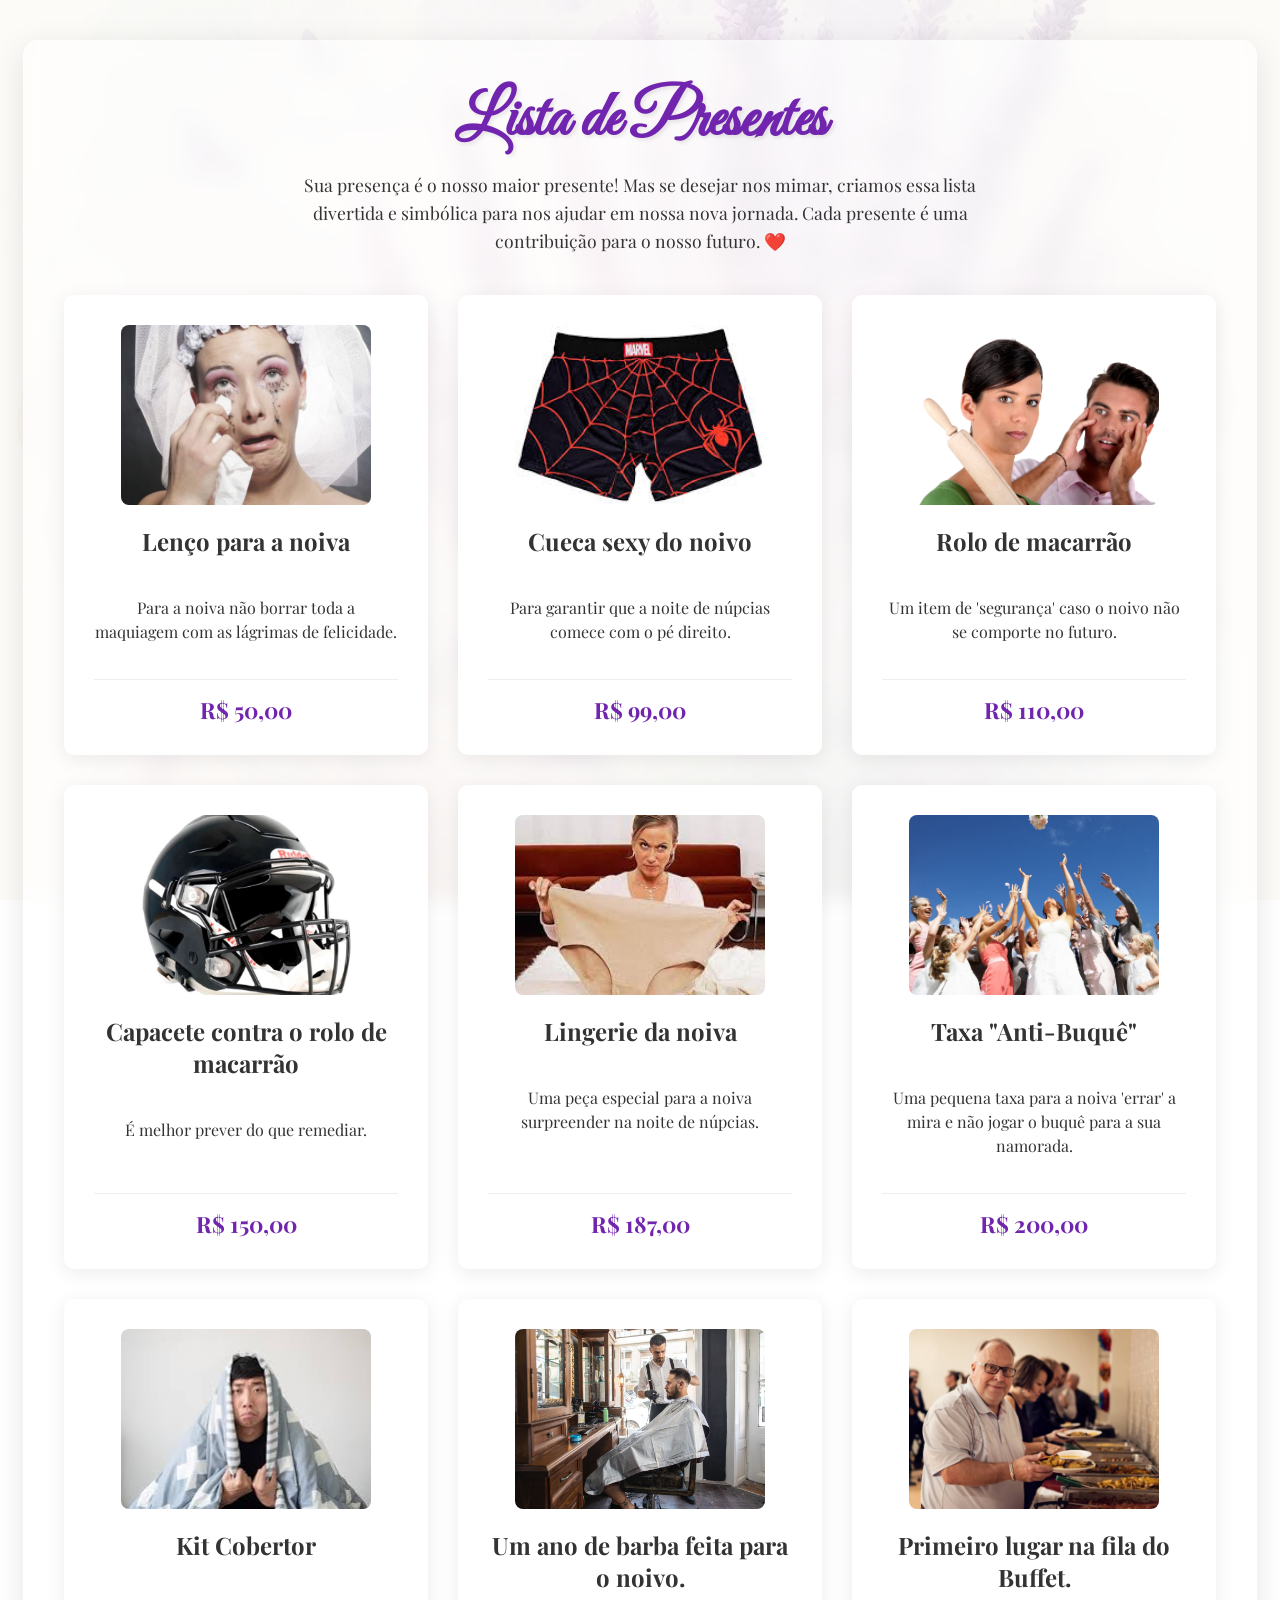
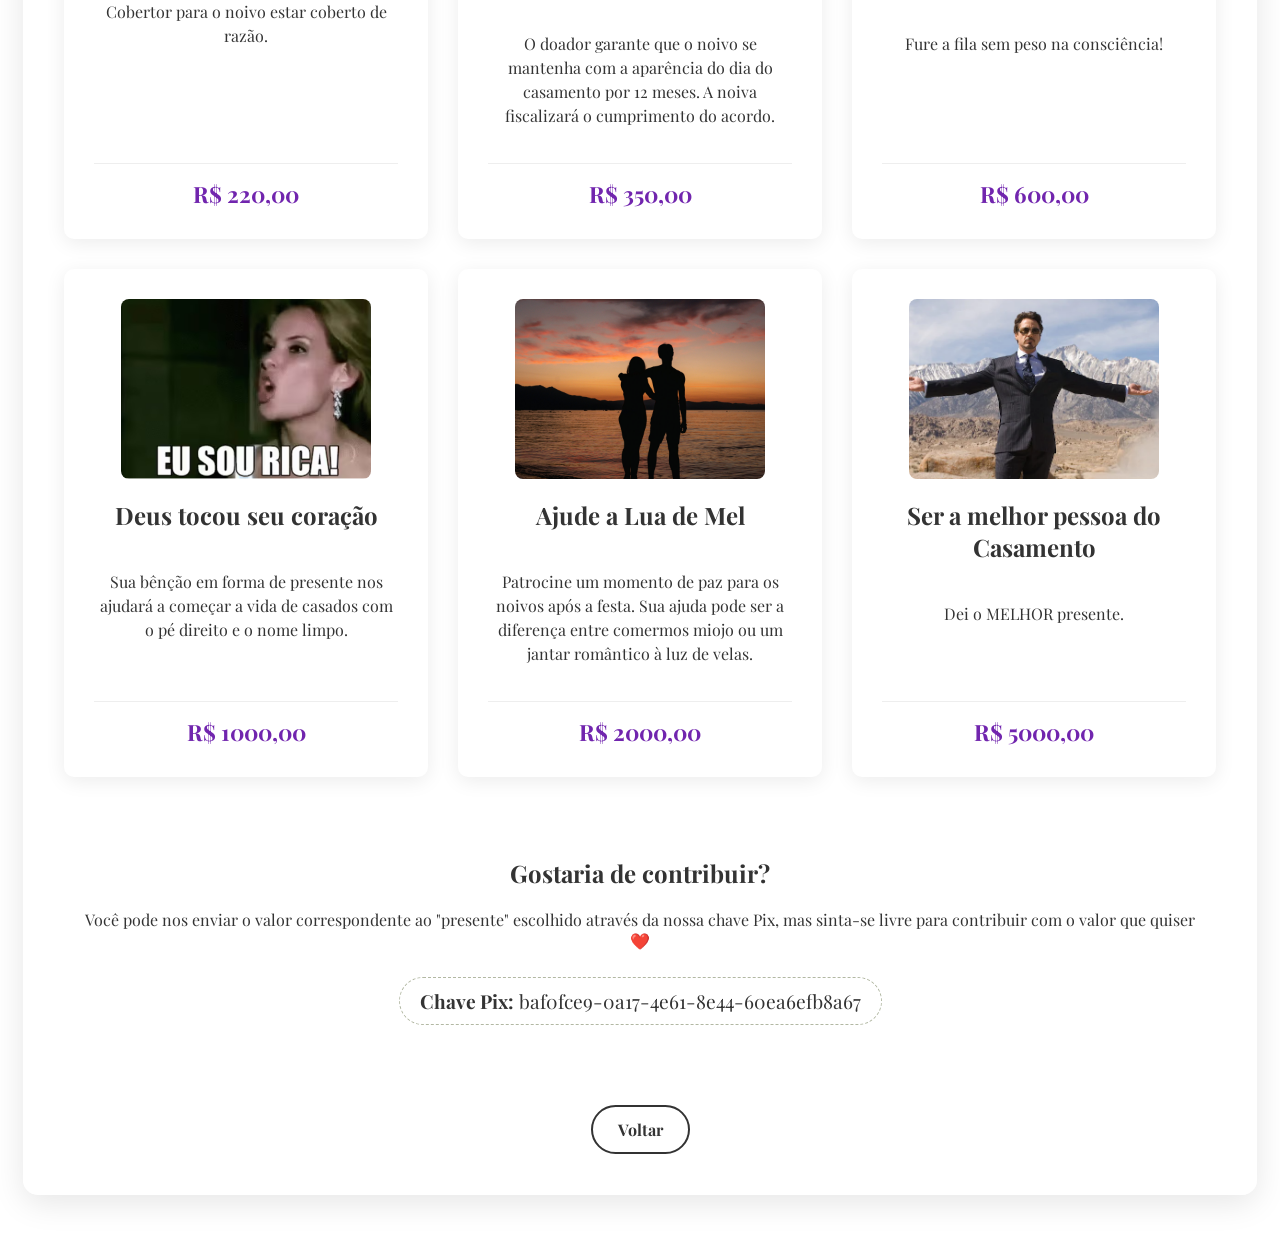
==== presentes.html @ 176e8493 "initial" ====
<!DOCTYPE html>
<html lang="pt-BR">
<head>
    <meta charset="UTF-8">
    <meta name="viewport" content="width=device-width, initial-scale=1.0">
    <title>Sugestão de Presentes - Júlia e Thiago</title>
    <link rel="stylesheet" href="styles.css">
    <link rel="preconnect" href="https://fonts.googleapis.com">
    <link rel="preconnect" href="https://fonts.gstatic.com" crossorigin>
    <link href="https://fonts.googleapis.com/css2?family=Great+Vibes&family=Playfair+Display:wght@400;700&display=swap" rel="stylesheet">
</head>
<body>
    <div class="overlay"></div>
    <div class="container-presentes">
        <header class="presentes-header">
            <h1>Lista de Presentes</h1>
            <p>Sua presença é o nosso maior presente! Mas se desejar nos mimar, criamos essa lista divertida e simbólica para nos ajudar em nossa nova jornada. Cada presente é uma contribuição para o nosso futuro. ❤️</p>
        </header>

        <div class="cards-container">
            <div class="card">
                <img src="imagens/noivachorando.jpg" alt="Noiva Chorando">
                <h3>Lenço para a noiva</h3>
                <p>Para a noiva não borrar toda a maquiagem com as lágrimas de felicidade.</p>
                <div class="valor">R$ 50,00</div>
            </div>
            <div class="card">
                <img src="imagens/cueca.jpeg" alt="Cueca Sexy">
                <h3>Cueca sexy do noivo</h3>
                <p>Para garantir que a noite de núpcias comece com o pé direito. </p>
                <div class="valor">R$ 99,00</div>
            </div>
            <div class="card">
                <img src="imagens/macarrao.png" alt="Rolo de Macarrão">
                <h3>Rolo de macarrão</h3>
                <p>Um item de 'segurança' caso o noivo não se comporte no futuro.</p>
                <div class="valor">R$ 110,00</div>
            </div>
            <div class="card">
                <img src="imagens/capacete.jpg" alt="Rolo de Macarrão">
                <h3>Capacete contra o rolo de macarrão</h3>
                <p>É melhor prever do que remediar.</p>
                <div class="valor">R$ 150,00</div>
            </div>
            <div class="card">
                <img src="imagens/calcinha.jpeg" alt="Lingerie">
                <h3>Lingerie da noiva</h3>
                <p>Uma peça especial para a noiva surpreender na noite de núpcias.</p>
                <div class="valor">R$ 187,00</div>
            </div>
             <div class="card">
                <img src="imagens/jogandobuque.jpg" alt="Buquê">
                <h3>Taxa "Anti-Buquê"</h3>
                <p>Uma pequena taxa para a noiva 'errar' a mira e não jogar o buquê para a sua namorada.</p>
                <div class="valor">R$ 200,00</div>
            </div>
            <div class="card">
                <img src="imagens/cobertor.jpeg" alt="Buquê">
                <h3>Kit Cobertor</h3>
                <p>Cobertor para o noivo estar coberto de razão.</p>
                <div class="valor">R$ 220,00</div>
            </div>
            <div class="card">
                <img src="imagens/barbeiro.jpg" alt="Buquê">
                <h3>Um ano de barba feita para o noivo.</h3>
                <p>O doador garante que o noivo se mantenha com a aparência do dia do casamento por 12 meses. A noiva fiscalizará o cumprimento do acordo.</p>
                <div class="valor">R$ 350,00</div>
            </div>
            <div class="card">
                <img src="imagens/buffet.jpg" alt="Buquê">
                <h3>Primeiro lugar na fila do Buffet.</h3>
                <p>Fure a fila sem peso na consciência!</p>
                <div class="valor">R$ 600,00</div>
            </div>
             <div class="card">
                <img src="imagens/rica.png" alt="Buquê">
                <h3>Deus tocou seu coração</h3>
                <p>Sua bênção em forma de presente nos ajudará a começar a vida de casados com o pé direito e o nome limpo.</p>
                <div class="valor">R$ 1000,00</div>
            </div>
             <div class="card">
                <img src="imagens/casal.jpeg"Buquê">
                <h3>Ajude a Lua de Mel</h3>
                <p>Patrocine um momento de paz para os noivos após a festa. Sua ajuda pode ser a diferença entre comermos miojo ou um jantar romântico à luz de velas.</p>
                <div class="valor">R$ 2000,00</div>
            </div>
            <div class="card">
                <img src="imagens/cracha.png" alt="Buquê">
                <h3>Ser a melhor pessoa do Casamento</h3>
                <p>Dei o MELHOR presente.</p>
                <div class="valor">R$ 5000,00</div>
            </div>
        </div>

        <div class="pix-info">
            <h2>Gostaria de contribuir?</h2>
            <p>Você pode nos enviar o valor correspondente ao "presente" escolhido através da nossa chave Pix, mas sinta-se livre para contribuir com o valor que quiser ❤️</p>
            <div class="chave-pix">
                <strong>Chave Pix:</strong> baf0fce9-0a17-4e61-8e44-60ea6efb8a67
            </div>
        </div>
        
        <a href="index.html" class="botao-voltar">Voltar</a>
    </div>
</body>
</html>
---- styles.css ----
/* --- ESTILOS GERAIS E DA PÁGINA PRINCIPAL --- */

body, html {
    margin: 0;
    padding: 0;
    width: 100%;
    min-height: 100%;
    font-family: 'Playfair Display', serif;
    color: #333333;
}

body {
    background-image: url(imagens/lavandas.jpeg);
    background-size: cover;
    background-position: center;
    background-attachment: fixed;
}

.overlay {
    position: fixed;
    top: 0;
    left: 0;
    width: 100%;
    height: 100%;
    background-color: rgba(253, 251, 247, 0.85);
    z-index: -1;
}

/* Container da página principal */
.container {
    display: flex;
    flex-direction: column;
    justify-content: center;
    align-items: center;
    text-align: center;
    min-height: 100vh;
    padding: 20px;
    position: relative;
    z-index: 1;
    animation: fadeIn 2s ease-in-out;
}

header h1 {
    font-family: 'Great Vibes', cursive;
    font-size: 6rem;
    color: #7125ae;
    margin: 0;
    text-shadow: 2px 2px 4px rgba(0,0,0,0.1);
}

header p {
    font-size: 1.2rem;
    margin-top: -10px;
    color: #333;
}

.info {
    margin: 40px 0;
}

.info h2 {
    font-size: 2.5rem;
    font-weight: 700;
    margin: 0;
}

.info h3 {
    font-size: 1.8rem;
    font-weight: 400;
    margin: 10px 0 0;
}

.botoes {
    margin-top: 30px;
}

.botao {
    display: inline-block;
    padding: 15px 30px;
    margin: 10px;
    border: 2px solid #7125ae;
    border-radius: 50px;
    text-decoration: none;
    color: #7125ae;
    font-weight: bold;
    transition: all 0.3s ease;
    text-transform: uppercase;
    letter-spacing: 1px;
}

.botao:hover {
    background-color: #c166f1 ;
    color: #fff;
    transform: translateY(-3px);
    box-shadow: 0 4px 15px rgba(58, 42, 59, 0.4);
}

footer {
    margin-top: 40px;
    font-style: italic;
}

@keyframes fadeIn {
    from { opacity: 0; transform: scale(0.95); }
    to { opacity: 1; transform: scale(1); }
}

/* --- ESTILOS DA NOVA PÁGINA DE PRESENTES --- */

.container-presentes {
    width: 90%;
    max-width: 1200px;
    margin: 40px auto;
    padding: 40px;
    background-color: rgba(255, 255, 255, 0.6);
    border-radius: 15px;
    box-shadow: 0 8px 32px 0 rgba(0, 0, 0, 0.1);
    backdrop-filter: blur(10px);
    -webkit-backdrop-filter: blur(10px);
    border: 1px solid rgba(255, 255, 255, 0.18);
    text-align: center;
    animation: fadeIn 1.5s ease-in-out;
}

.presentes-header h1 {
    font-family: 'Great Vibes', cursive;
    font-size: 4rem;
    color: #7125ae;
    margin-bottom: 10px;
}

.presentes-header p {
    font-size: 1.1rem;
    max-width: 700px;
    margin: 0 auto 40px auto;
    line-height: 1.6;
}

.cards-container {
    display: grid;
    grid-template-columns: repeat(auto-fit, minmax(280px, 1fr));
    gap: 30px;
    margin-bottom: 40px;
}

.card {
    background: #ffffff;
    border-radius: 10px;
    padding: 30px;
    box-shadow: 0 4px 20px rgba(0,0,0,0.08);
    transition: transform 0.3s ease, box-shadow 0.3s ease;
    display: flex;
    flex-direction: column;
    align-items: center;
}

.card:hover {
    transform: translateY(-10px);
    box-shadow: 0 8px 30px rgba(0,0,0,0.12);
}

.card img {
    width: 100%;
    max-width: 250px;
    height: 180px;
    object-fit: cover;
    border-radius: 8px;
    margin-bottom: 20px;
    flex-shrink: 0;
}

.card h3 {
    font-size: 1.5rem;
    font-weight: 700;
    color: #333;
    margin-top: 0;
}

.card p {
    font-size: 1rem;
    line-height: 1.5;
    margin: 15px 0;
    flex-grow: 1;
}

.card .valor {
    font-size: 1.4rem;
    font-weight: bold;
    color: #7125ae;
    margin-top: 20px;
    padding-top: 15px;
    border-top: 1px solid #eee;
    width: 100%;
}

.pix-info {
    margin: 40px 0;
    padding: 20px;
    background-color: rgba(255, 255, 255, 0.7);
    border-radius: 10px;
}

.chave-pix {
    margin-top: 10px;
    font-size: 1.2rem;
    background: #fff;
    padding: 10px 20px;
    border-radius: 50px;
    display: inline-block;
    border: 1px dashed #B2B8A3;
}

.botao-voltar {
    display: inline-block;
    padding: 12px 25px;
    margin-top: 20px;
    border: 2px solid #333;
    border-radius: 50px;
    text-decoration: none;
    color: #333;
    font-weight: bold;
    transition: all 0.3s ease;
}

.botao-voltar:hover {
    background-color: #333;
    color: #fff;
}


/* --- AJUSTES PARA CELULAR (RESPONSIVIDADE) --- */
/* A Mágica acontece aqui! */
@media (max-width: 768px) {

    /* --- Página Principal (Mobile) --- */
    .container {
        padding: 15px; /* Menos espaçamento lateral */
    }
    header h1 {
        font-size: 3.5rem; /* Fonte do nome do casal menor */
    }
    header p {
        font-size: 1rem; /* Fonte do subtítulo menor */
    }
    .info {
        margin: 30px 0; /* Menos margem vertical */
    }
    .info h2 {
        font-size: 1.8rem; /* Fonte da data menor */
    }
    .info h3 {
        font-size: 1.3rem; /* Fonte do horário menor */
    }
    .botoes {
        display: flex;
        flex-direction: column;
        align-items: center;
        width: 100%;
    }
    .botao {
        width: 80%;
        padding: 12px 20px; /* Botões ligeiramente menores */
        font-size: 0.9rem;
    }

    /* --- Página de Presentes (Mobile) --- */
    .container-presentes {
        width: auto; /* Deixa o container mais flexível */
        padding: 20px 15px; /* Menos padding */
        margin: 20px 10px; /* Menos margem */
    }
    .presentes-header h1 {
        font-size: 2.8rem; /* Título da página menor */
    }
    .presentes-header p {
        font-size: 0.9rem; /* Texto de introdução menor */
        margin-bottom: 30px;
    }
    .cards-container {
        gap: 20px; /* Espaçamento entre os cards menor */
        /* Para telas um pouco maiores que um celular na vertical, podemos usar 2 colunas */
        grid-template-columns: 1fr;
    }
    .card {
        padding: 20px; /* Padding interno do card menor */
    }
    .card img {
        height: 140px; /* Imagem do card menor */
        margin-bottom: 15px;
    }
    .card h3 {
        font-size: 1.2rem; /* Título do card menor */
    }
    .card p {
        font-size: 0.9rem; /* Descrição do card menor */
    }
    .card .valor {
        font-size: 1.2rem; /* Valor do card menor */
    }
    .chave-pix {
        font-size: 1rem; /* Fonte da chave pix menor */
        padding: 8px 15px;
    }
}

/* Opcional: Para telas muito pequenas, forçamos as fontes a serem ainda menores */
@media (max-width: 360px) {
    header h1 {
        font-size: 3rem;
    }
    .presentes-header h1 {
        font-size: 2.5rem;
    }
    .card h3 {
        font-size: 1.1rem;
    }
}
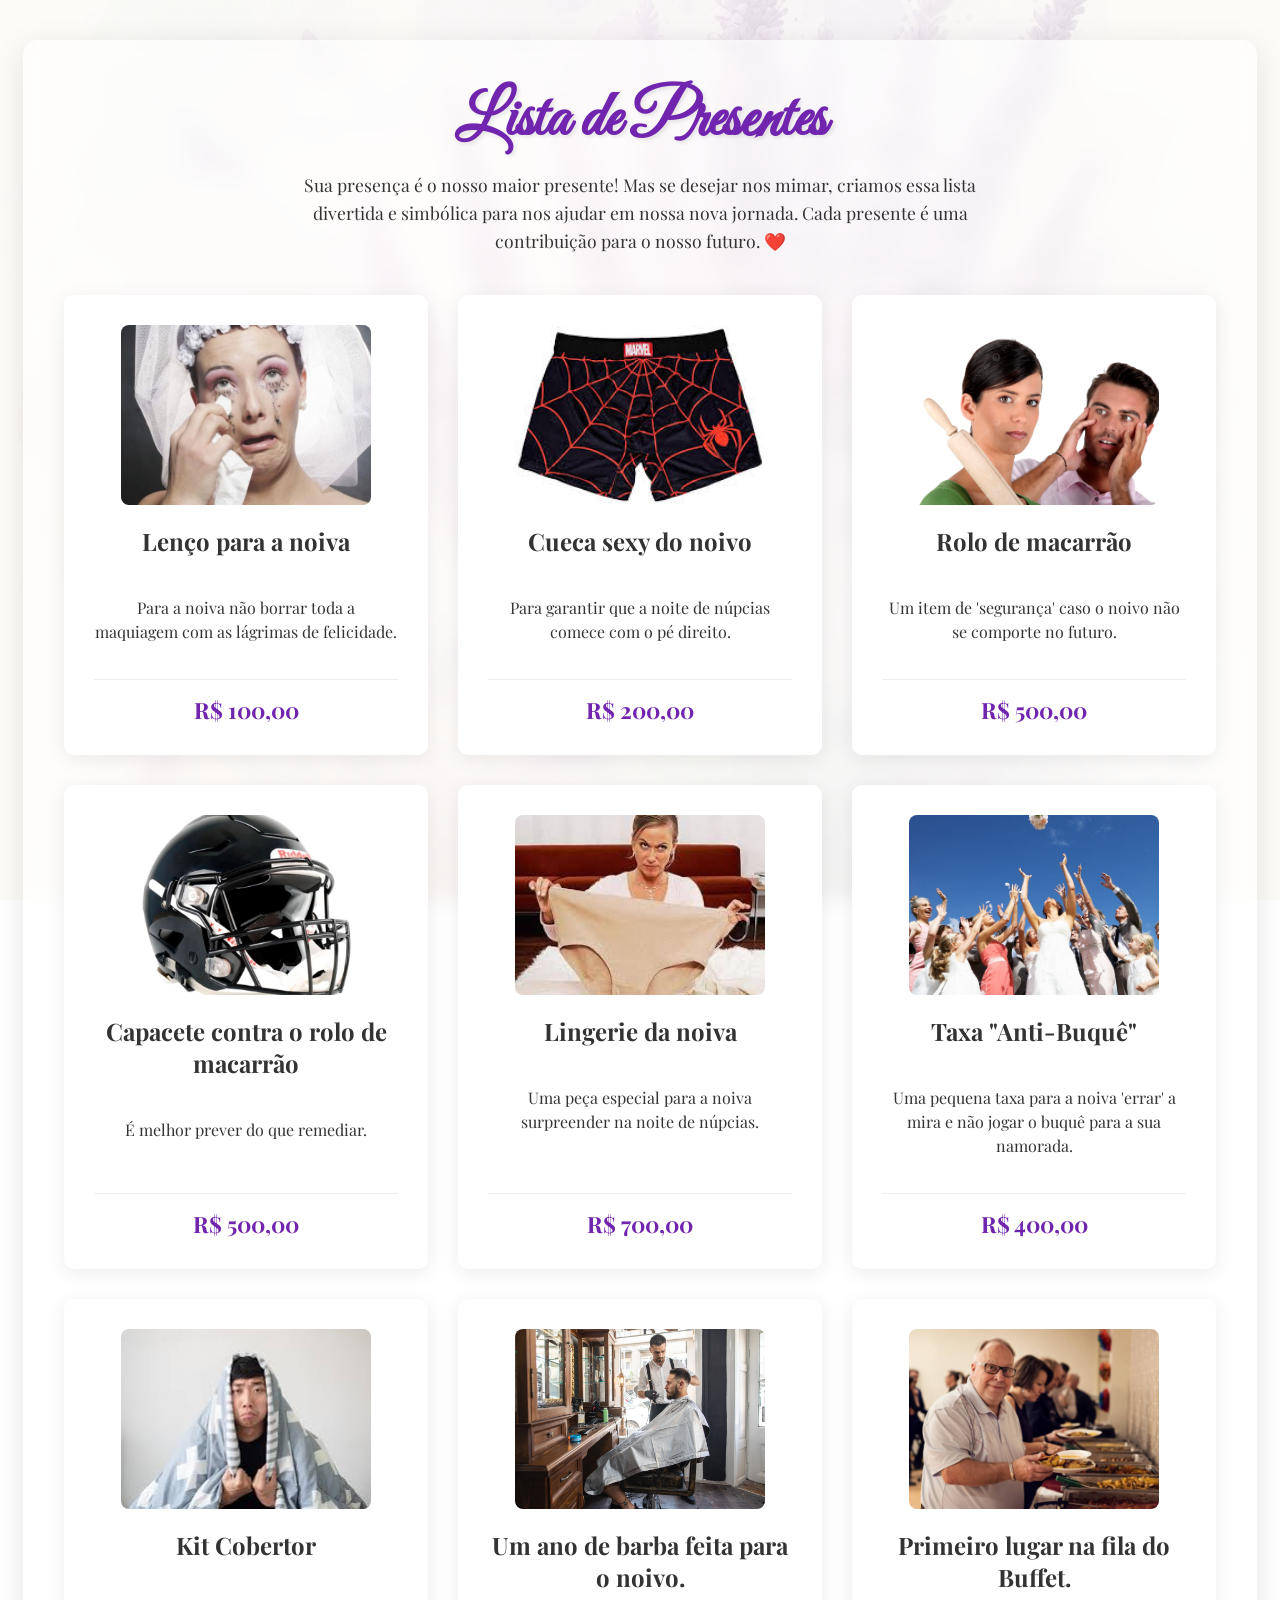
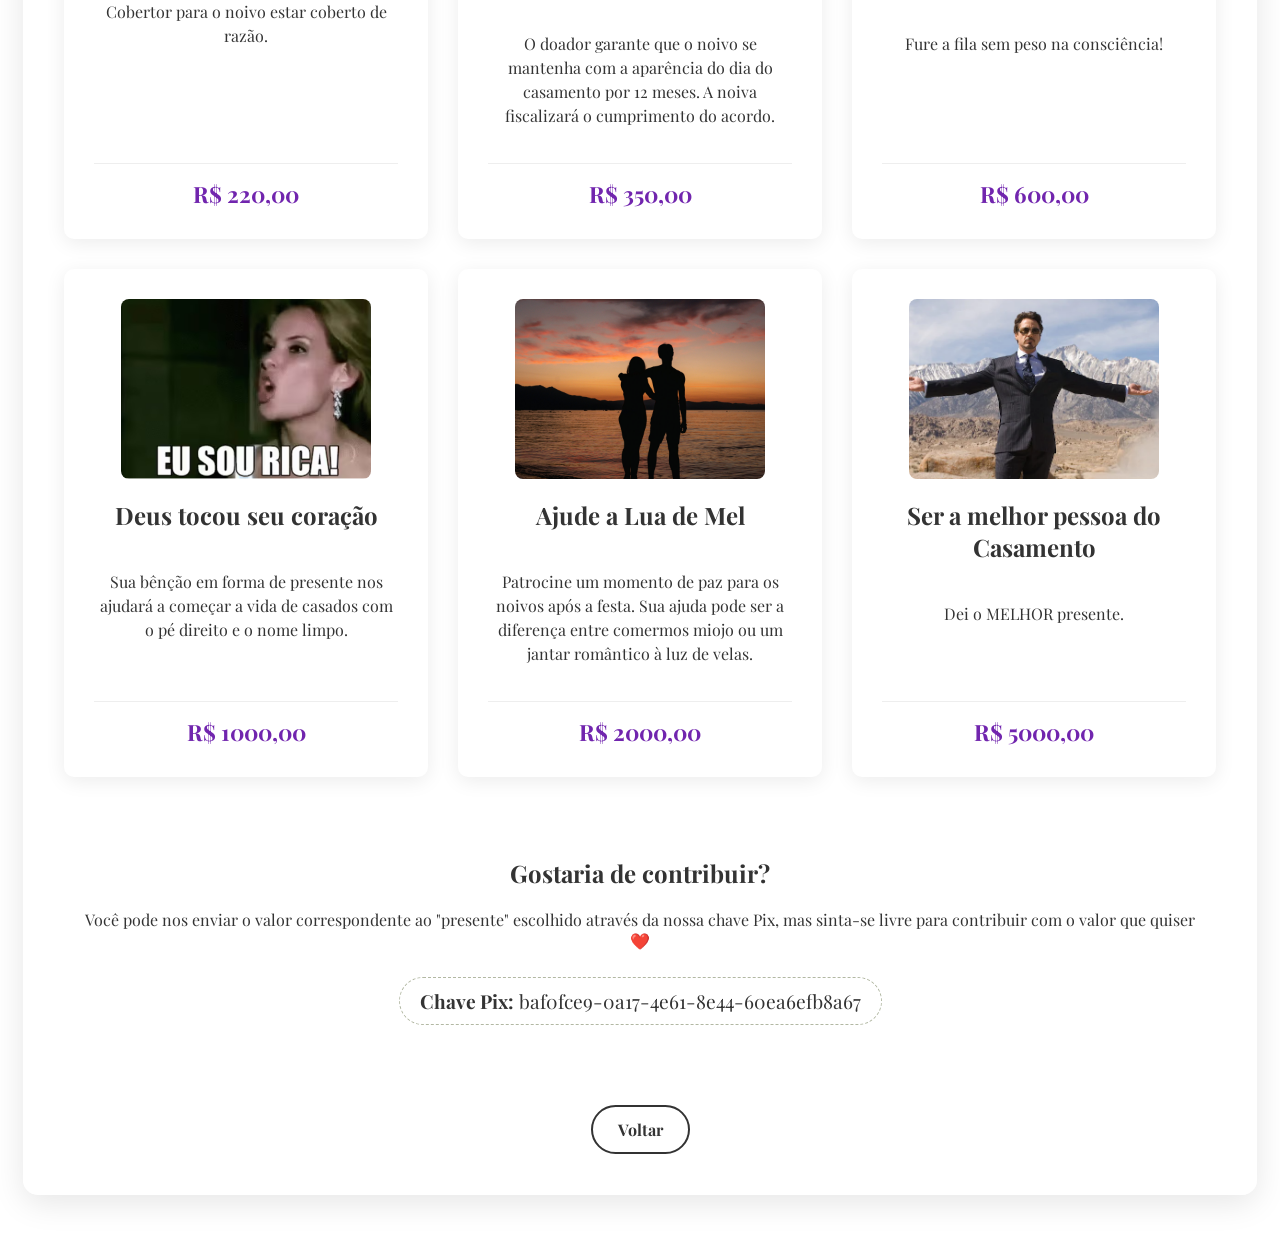
==== commit d913450b: "Preços atualizados" ====
--- a/presentes.html
+++ b/presentes.html
@@ -22,37 +22,37 @@
                 <img src="imagens/noivachorando.jpg" alt="Noiva Chorando">
                 <h3>Lenço para a noiva</h3>
                 <p>Para a noiva não borrar toda a maquiagem com as lágrimas de felicidade.</p>
-                <div class="valor">R$ 50,00</div>
+                <div class="valor">R$ 100,00</div>
             </div>
             <div class="card">
                 <img src="imagens/cueca.jpeg" alt="Cueca Sexy">
                 <h3>Cueca sexy do noivo</h3>
                 <p>Para garantir que a noite de núpcias comece com o pé direito. </p>
-                <div class="valor">R$ 99,00</div>
+                <div class="valor">R$ 200,00</div>
             </div>
             <div class="card">
                 <img src="imagens/macarrao.png" alt="Rolo de Macarrão">
                 <h3>Rolo de macarrão</h3>
                 <p>Um item de 'segurança' caso o noivo não se comporte no futuro.</p>
-                <div class="valor">R$ 110,00</div>
+                <div class="valor">R$ 500,00</div>
             </div>
             <div class="card">
                 <img src="imagens/capacete.jpg" alt="Rolo de Macarrão">
                 <h3>Capacete contra o rolo de macarrão</h3>
                 <p>É melhor prever do que remediar.</p>
-                <div class="valor">R$ 150,00</div>
+                <div class="valor">R$ 500,00</div>
             </div>
             <div class="card">
                 <img src="imagens/calcinha.jpeg" alt="Lingerie">
                 <h3>Lingerie da noiva</h3>
                 <p>Uma peça especial para a noiva surpreender na noite de núpcias.</p>
-                <div class="valor">R$ 187,00</div>
+                <div class="valor">R$ 700,00</div>
             </div>
              <div class="card">
                 <img src="imagens/jogandobuque.jpg" alt="Buquê">
                 <h3>Taxa "Anti-Buquê"</h3>
                 <p>Uma pequena taxa para a noiva 'errar' a mira e não jogar o buquê para a sua namorada.</p>
-                <div class="valor">R$ 200,00</div>
+                <div class="valor">R$ 400,00</div>
             </div>
             <div class="card">
                 <img src="imagens/cobertor.jpeg" alt="Buquê">
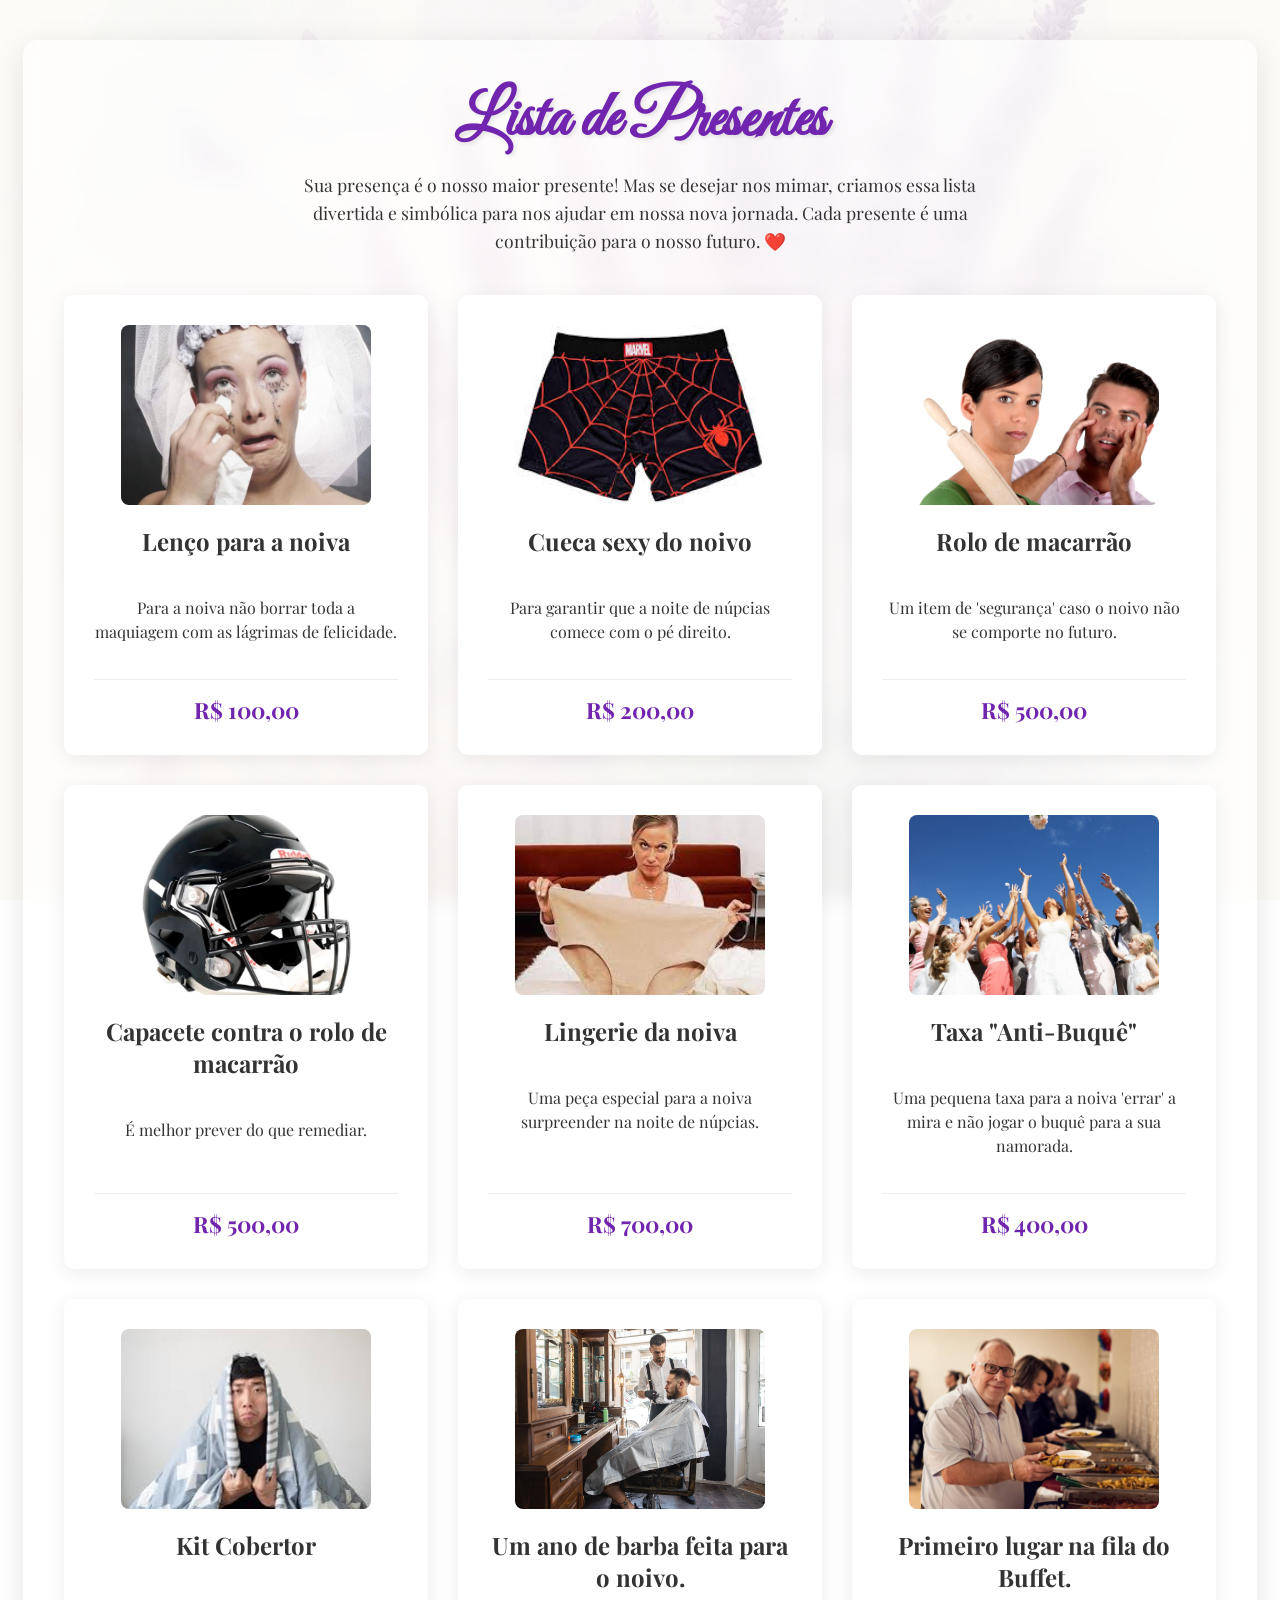
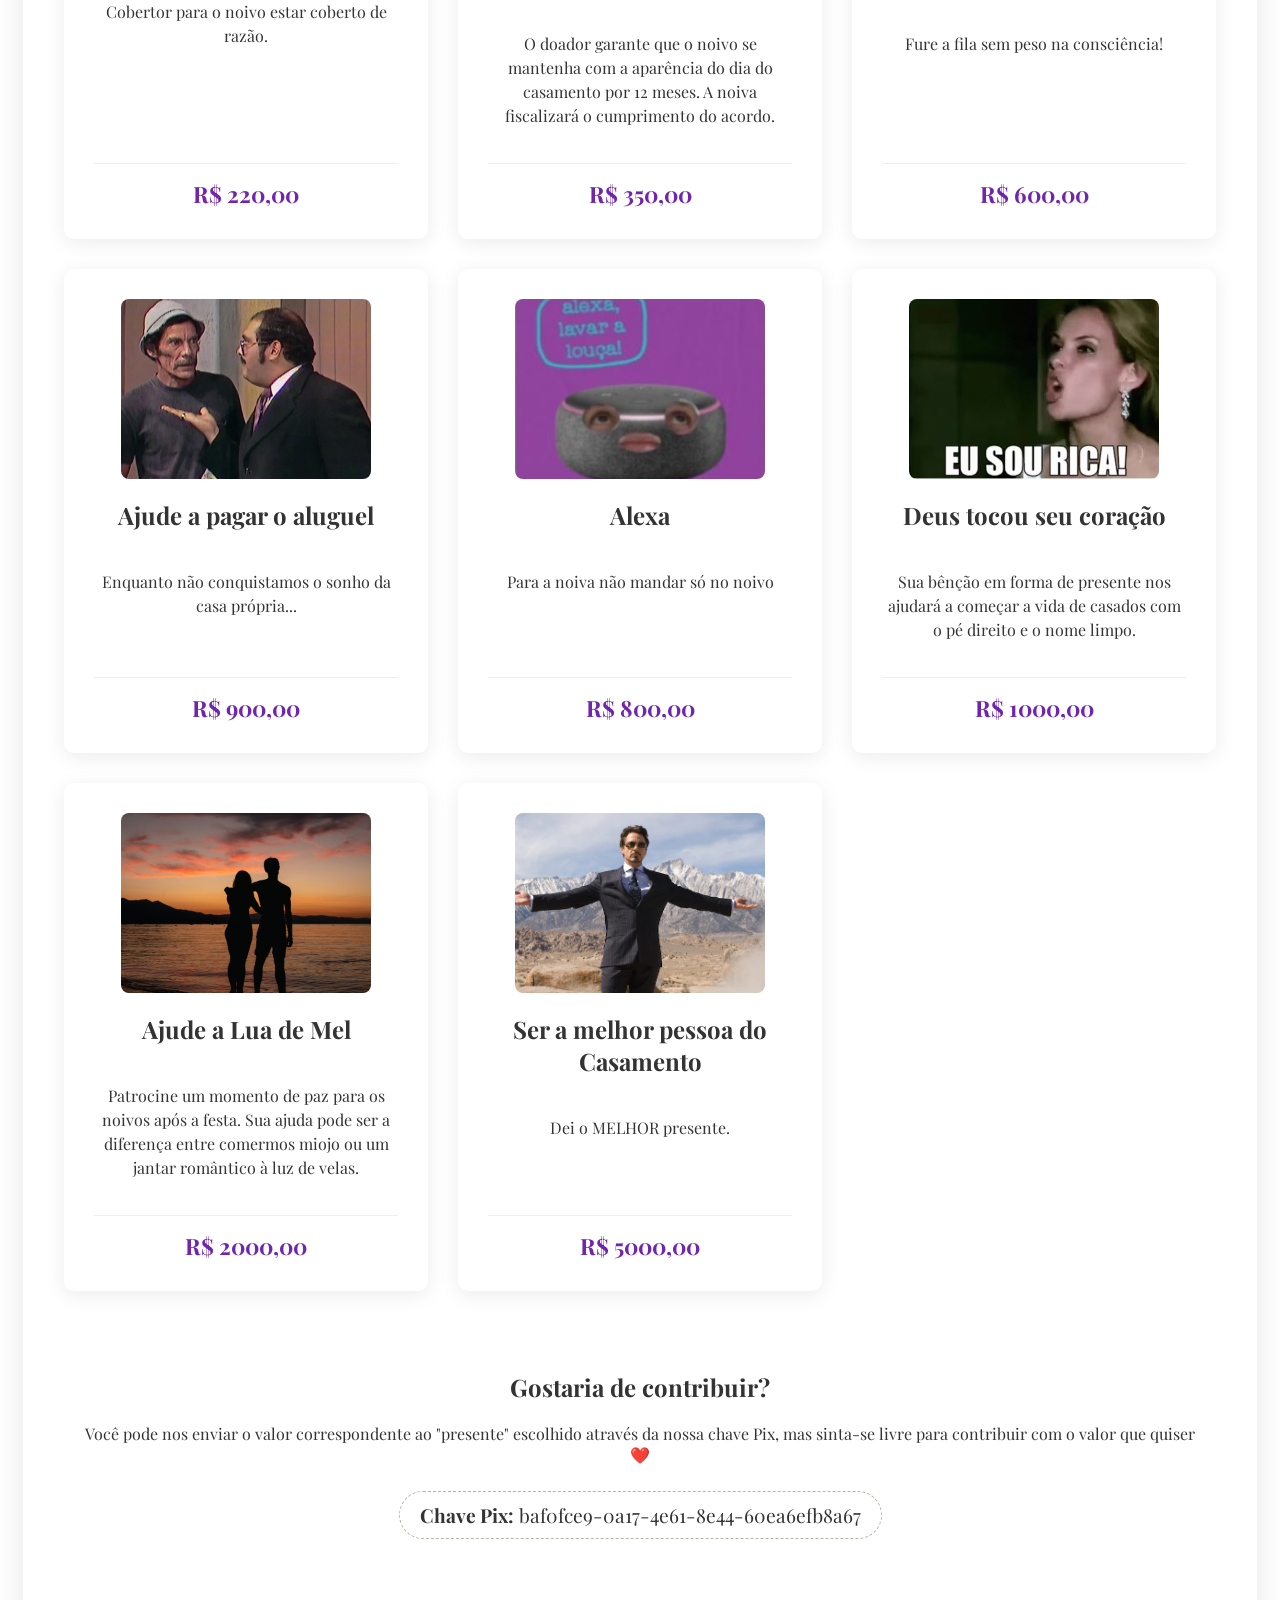
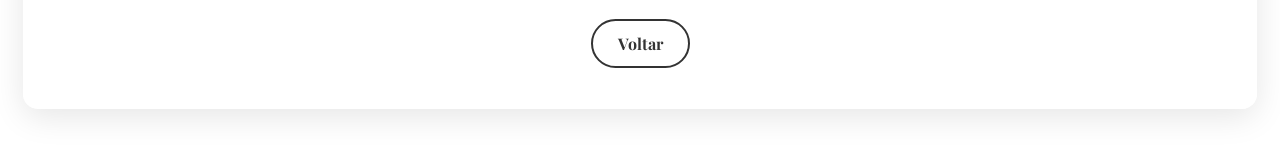
==== commit 755fa2cd: "Alterações e adições" ====
--- a/presentes.html
+++ b/presentes.html
@@ -72,6 +72,18 @@
                 <p>Fure a fila sem peso na consciência!</p>
                 <div class="valor">R$ 600,00</div>
             </div>
+            <div class="card">
+                <img src="imagens/condomigio.png" alt="Buquê">
+                <h3>Ajude a pagar o aluguel</h3>
+                <p>Enquanto não conquistamos o sonho da casa própria...</p>
+                <div class="valor">R$ 900,00</div>
+            </div>
+            <div class="card">
+                <img src="imagens/alexa.png" alt="Buquê">
+                <h3>Alexa</h3>
+                <p>Para a noiva não mandar só no noivo</p>
+                <div class="valor">R$ 800,00</div>
+            </div>
              <div class="card">
                 <img src="imagens/rica.png" alt="Buquê">
                 <h3>Deus tocou seu coração</h3>
